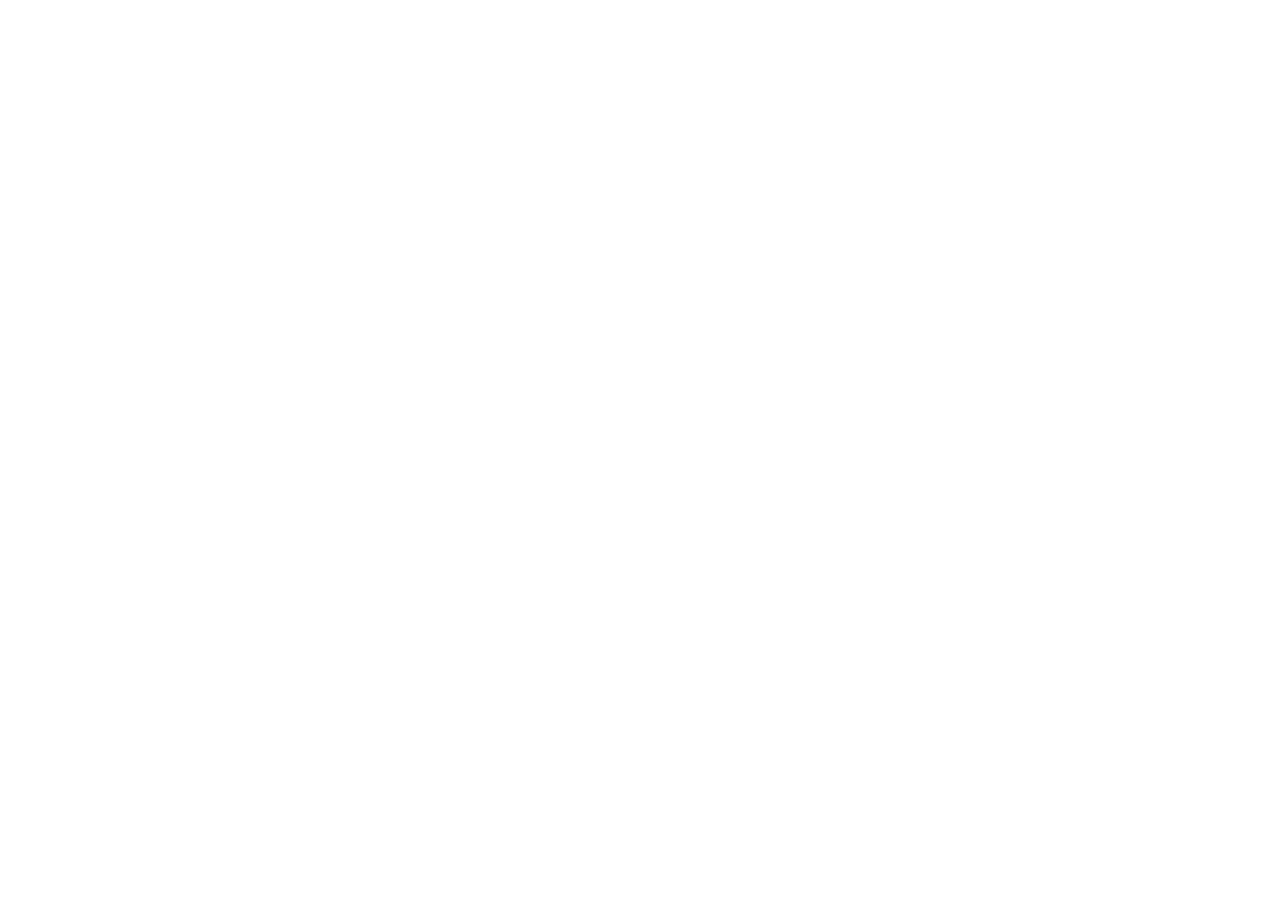
==== index.html @ 7a7e0699 "adding index" ====
<!DOCTYPE html>
<html lang="en">
    <head>
        <meta charset="UTF-8">
        <meta name="viewport" content="width=device-width, initial-scale=1.0">
        <title>Car Encyclopedia</title>
        <link rel="stylesheet" href="assets/css/general.css">
        <link rel="stylesheet" href="assets/css/home-page.css">
    </head>
    <body>
        <div class="nav-container">

        </div>
        <!-- <header>
            <nav>
                <div class="logo">
                    <img src="/imgs/car-logo.png" alt="AutoPedia Logo">
                    <span class="logo-text">AutoPedia</span>
                </div>
        
                Menu icon dropdown
                <div class="menu-container">
                    <div class="search">
                        <input type="text" placeholder="Search...">
                    </div>
        
                    <ul class="menu">
                        <li><a href="home.html">Home</a></li>
                        <li>
                            <a href="brands.html">Brands</a>
                            <div class="dropdown">
                                <a href="#">Alfa Romeo</a>
                                <a href="#">Alpine</a>
                                <a href="#">Aston Martin</a>
                            </div>
                        </li>
                        <li><a href="#">News</a></li>
                    </ul>
        
                    <button onclick="toggleMenu()" class="menu-btn">
                        <img src="/imgs/menu2-white.png" alt="">
                    </button>
                    <div class="dropdown menu-dropdown">
                        <a href="#">Community</a>
                        <a href="#">About</a>
                        <a href="#">Account</a>
                    </div>
                </div>
            </nav>
        </header> -->

        <div class="main-content-container">
            <!-- <section class="section">
                <img src="/imgs/multiple-cars.jpg" alt="Cars Showcase">
                <video autoplay muted loop src="/imgs/cars-video.mp4"></video>
                <div class="divider">
                    <h2>Istoria Generală Automobilelor</h2>
                </div>
            </section>
    
            <section class="history-section">
                <div class="history-container">
                    <div class="history-columns">
                        <div class="history-left">
                            <p>
                                Istoria automobilelor datează de la sfârșitul secolului al XIX-lea, când inventatorii au încercat să înlocuiască trăsurile trase de cai cu vehicule autopropulsate. Primul automobil practic este atribuit lui Karl Benz, care a introdus Benz Patent-Motorwagen în 1886, alimentat de un motor cu combustie internă. Aproximativ în aceeași perioadă, alți inventatori, precum Gottlieb Daimler și Wilhelm Maybach, și-au dezvoltat propriile versiuni de vehicule motorizate.
                            </p>
                            <p>
                                La început, mașinile erau obiecte de lux, adesea fabricate manual și foarte costisitoare, dar progresele în producție au revoluționat industria. Introducerea liniei de asamblare mobile de către Henry Ford în 1913
                            </p>
                        </div>
                        <div class="history-divider"></div>
                        <div class="history-right">
                            <p>
                                a făcut ca automobilele să devină mai accesibile, aducând producția în masă și punând mașinile la dispoziția publicului larg. De-a lungul decadelor, automobilele au evoluat prin îmbunătățiri tehnologice, caracteristici de siguranță și eficiență a consumului de combustibil. De la motoarele cu aburi și cele pe benzină până la ascensiunea vehiculelor electrice din prezent, automobilele au jucat un rol esențial în modelarea transportului modern și a economiilor globale, transformându-se din mașini simple în vehicule complexe, dotate cu inteligență artificială și automatizare.
                            </p>
                        </div>
                    </div>
                </div>
            </section> -->
        </div>
        
        <script src="assets/js/home-main.js" type="module"></script>
    </body>
</html>
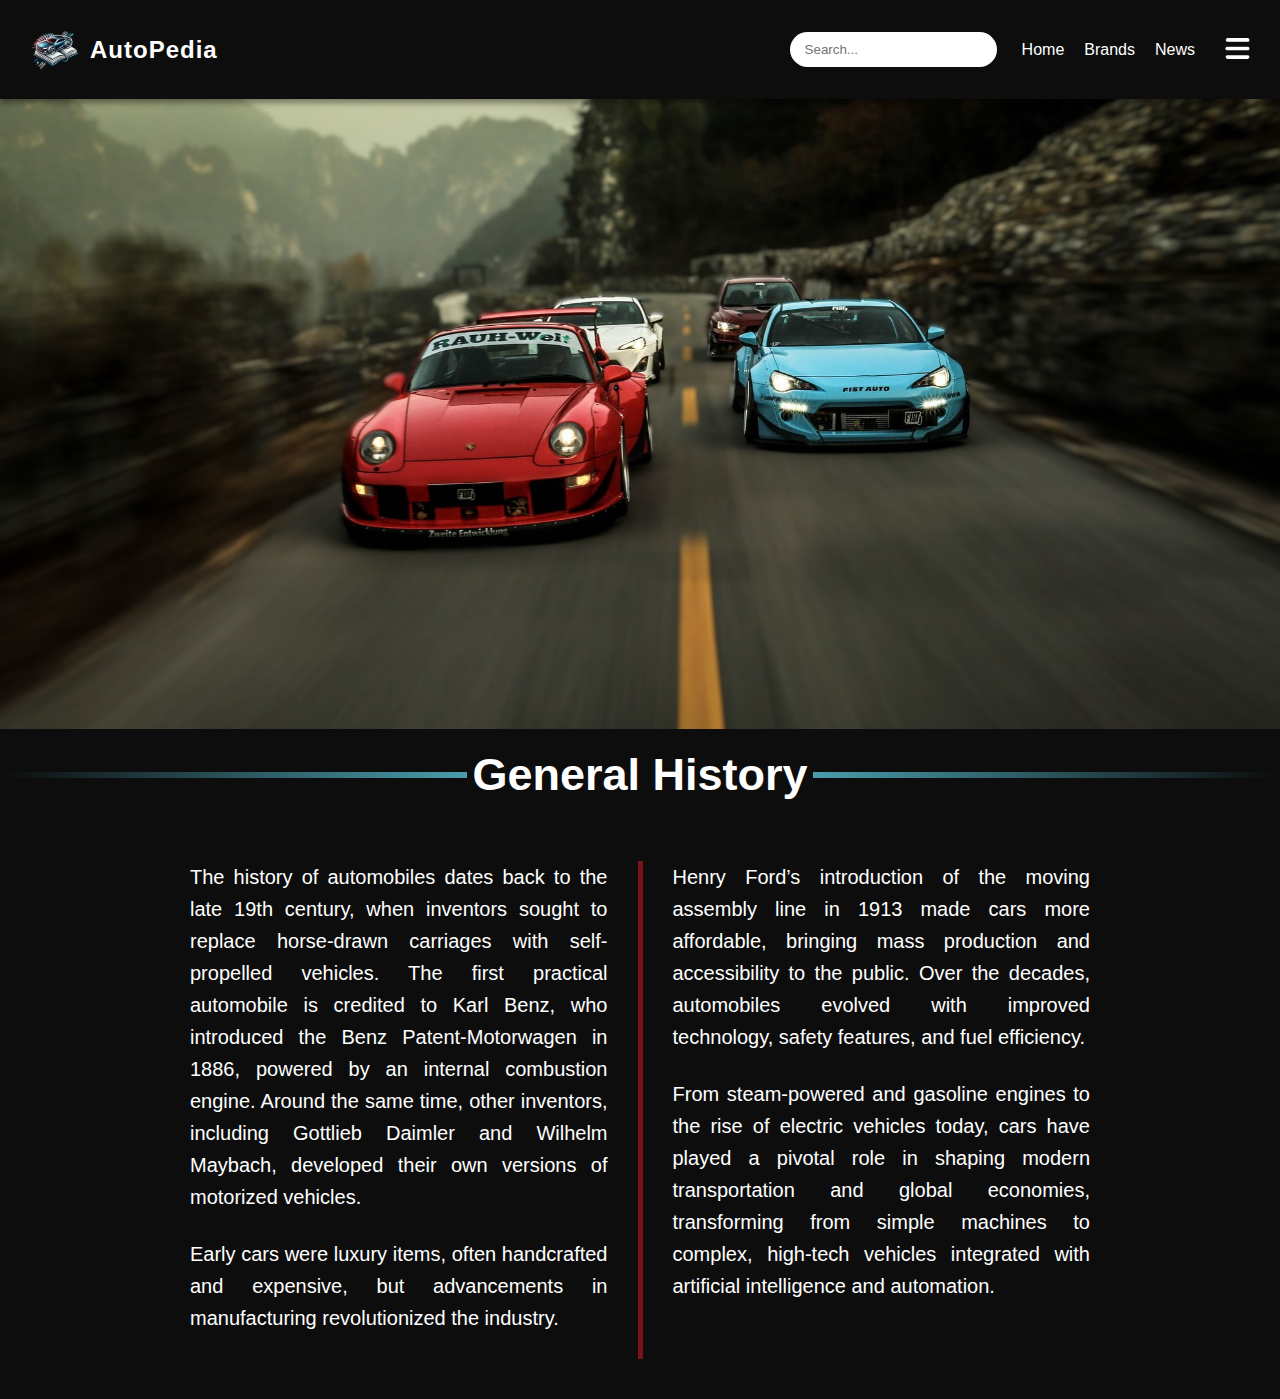
==== commit 8446602c: "trying to make images show" ====
--- a/index.html
+++ b/index.html
@@ -80,6 +80,6 @@
             </section> -->
         </div>
         
-        <script src="assets/js/home-main.js" type="module"></script>
+        <script src="./assets/js/home-main.js" type="module"></script>
     </body>
 </html>--- a/assets/css/general.css
+++ b/assets/css/general.css
@@ -0,0 +1,222 @@
+/* === Global Styles === */
+* {
+    margin: 0;
+    padding: 0;
+    box-sizing: border-box;
+    font-family: Arial, sans-serif;
+}
+
+body {
+    background-color: #0D0D0D;
+    overflow-y: auto;
+    overflow-x: hidden;
+}
+
+/* === Navbar === */
+nav {
+    display: flex;
+    justify-content: space-between;
+    align-items: center;
+    height: 7vh;
+    background-color: #0D0D0D;
+    padding: 12px 20px;
+    box-shadow: 0px 4px 6px rgba(0, 0, 0, 0.4);
+    position: relative;
+    z-index: 999;
+}
+
+.logo {
+    display: flex;
+    align-items: center;
+    padding-left: 10px;
+}
+
+.logo img {
+    width: 50px;
+    height: 50px;
+    margin-right: 10px;
+}
+
+.logo-text {
+    font-size: 24px;
+    font-weight: bold;
+    color: white;
+    letter-spacing: 1px;
+}
+
+/* === Menu === */
+.menu {
+    list-style: none;
+    display: flex;
+    gap: 20px;
+    padding: 0 20px;
+}
+
+.menu li {
+    position: relative;
+}
+
+.menu a {
+    color: white;
+    text-decoration: none;
+    font-size: 16px;
+    transition: color 0.3s ease-in-out;
+}
+
+.menu-container a:hover {
+    color: #C2171F;
+}
+
+/* === Dropdown Menu === */
+.dropdown-container {
+    position: relative;
+    display: inline-block;
+}
+
+.dropdown {
+    display: none;
+    position: absolute;
+    background-color: #3D4351;
+    min-width: 500px;
+    top: 110%;
+    left: -700%;
+
+    border-radius: 5px;
+    box-shadow: 0 4px 8px rgba(0, 0, 0, 0.2);
+    z-index: 1000;
+}
+
+/* Multi-column Layout */
+.dropdown-column {
+    flex: 1;
+    padding: 10px;
+    min-width: 180px;
+}
+
+.dropdown-column a {
+    display: block;
+    padding: 8px 12px;
+    text-decoration: none;
+
+    color: white;
+    transition: background 0.3s ease-in-out;
+}
+
+/* .menu li:hover .dropdown {
+    display: block;
+} */
+
+.dropdown-column a:hover {
+    background: rgba(255, 255, 255, 0.1);
+    border-radius: 5px;
+}
+
+/* Show dropdown on hover */
+.dropdown-container:hover .dropdown {
+    display: flex;
+}
+
+/* === Search Bar === */
+.search {
+    display: flex;
+    align-items: center;
+    background: #FFFFFF;
+    padding: 5px 10px;
+    border-radius: 20px;
+    margin-right: 5px;
+}
+
+.search input {
+    padding: 5px;
+    border: none;
+    outline: none;
+    color: #1B1F3B;
+}
+
+/* === Hamburger Menu Dropdown === */
+.menu-dropdown {
+    display: none;
+    position: absolute;
+    top: 100%;
+    left: 70%;
+    min-width: 130px;
+    background-color: #3D4351;
+
+    padding: 10px 15px;
+    border-radius: 5px;
+    box-shadow: 0px 4px 6px rgba(0, 0, 0, 0.2);
+    z-index: 1000;
+    opacity: 0;
+    transition: opacity 0.3s ease-in-out;
+}
+
+/* Menu Items */
+.menu-dropdown a {
+    display: block;
+    color: white;
+    text-decoration: none;
+    padding: 10px 15px;
+    border-radius: 5px;
+}
+
+.menu-dropdown a:hover {
+    background: rgba(255, 255, 255, 0.1);
+    transition: background 0.3s ease-in-out;
+}
+
+/* Show dropdown when active */
+.menu-dropdown.active {
+    display: block;
+    opacity: 1;
+}
+
+/* === Menu Icon (Hamburger) === */
+.menu-container {
+    display: flex;
+    align-items: center;
+    position: relative;
+}
+
+.menu-btn {
+    border: none;
+    border-radius: 10px;
+    cursor: pointer;
+    appearance: none;
+    background-color: inherit;
+    transition: transform 0.5s ease-in-out;
+}
+
+.menu-btn:hover {
+    background-color: #C2171F;
+}
+
+.menu-btn img {
+    width: 45px;
+    height: 45px;
+}
+
+/* === Scrollbar Design === */
+::-webkit-scrollbar {
+    width: 10px;
+    opacity: 0.5;
+}
+
+::-webkit-scrollbar-track {
+    box-shadow: inset 0 0 4px #4E4E50;
+    border-radius: 10px;
+}
+
+::-webkit-scrollbar-thumb {
+    background: #C2171F;
+    border-radius: 10px;
+}
+
+::-webkit-scrollbar-thumb:hover {
+    background: #D8A24A;
+}
+
+@media (max-width: 1440px){
+    nav{
+        height: 11vh;
+    }
+}--- a/assets/css/home-page.css
+++ b/assets/css/home-page.css
@@ -0,0 +1,77 @@
+/* === Image Section === */
+.section {
+    width: 100%;
+    overflow: hidden;
+}
+
+.section img {
+    width: 100%;
+    height: 70vh;
+    object-fit: cover;
+    display: block;
+}
+
+/* === Divider === */
+.divider {
+    font-size: 30px;
+    display: flex;
+    align-items: center;
+    justify-content: center;
+    color: white;
+    text-align: center;
+    padding: 20px 0;
+}
+
+.divider::before,
+.divider::after {
+    flex: 1;
+    content: '';
+    height: 6px;
+    background: linear-gradient(to left, #489dac, transparent);
+    margin: 5px;
+}
+
+.divider::after {
+    background: linear-gradient(to right, #489dac, transparent);
+}
+
+
+/* === History section === */
+.history-section {
+    color: white;
+    padding: 40px 20px;
+    text-align: center;
+}
+
+p{
+    margin-bottom: 25px;
+}
+
+.history-container {
+    max-width: 900px;
+    margin: 0 auto;
+}
+
+/* Two-column layout */
+.history-columns {
+    display: flex;
+    align-items: stretch; /* This ensures all children match height */
+    justify-content: center;
+    gap: 30px;
+    min-height: 100%; /* Ensures it expands */
+}
+
+/* Left and right columns */
+.history-left, .history-right {
+    flex: 1;
+    text-align: justify;
+    font-size: 20px;
+    line-height: 1.6;
+}
+
+/* Vertical line divider */
+.history-divider {
+    width: 5px;
+    background-color: #C2171F;
+    opacity: 0.6;
+}